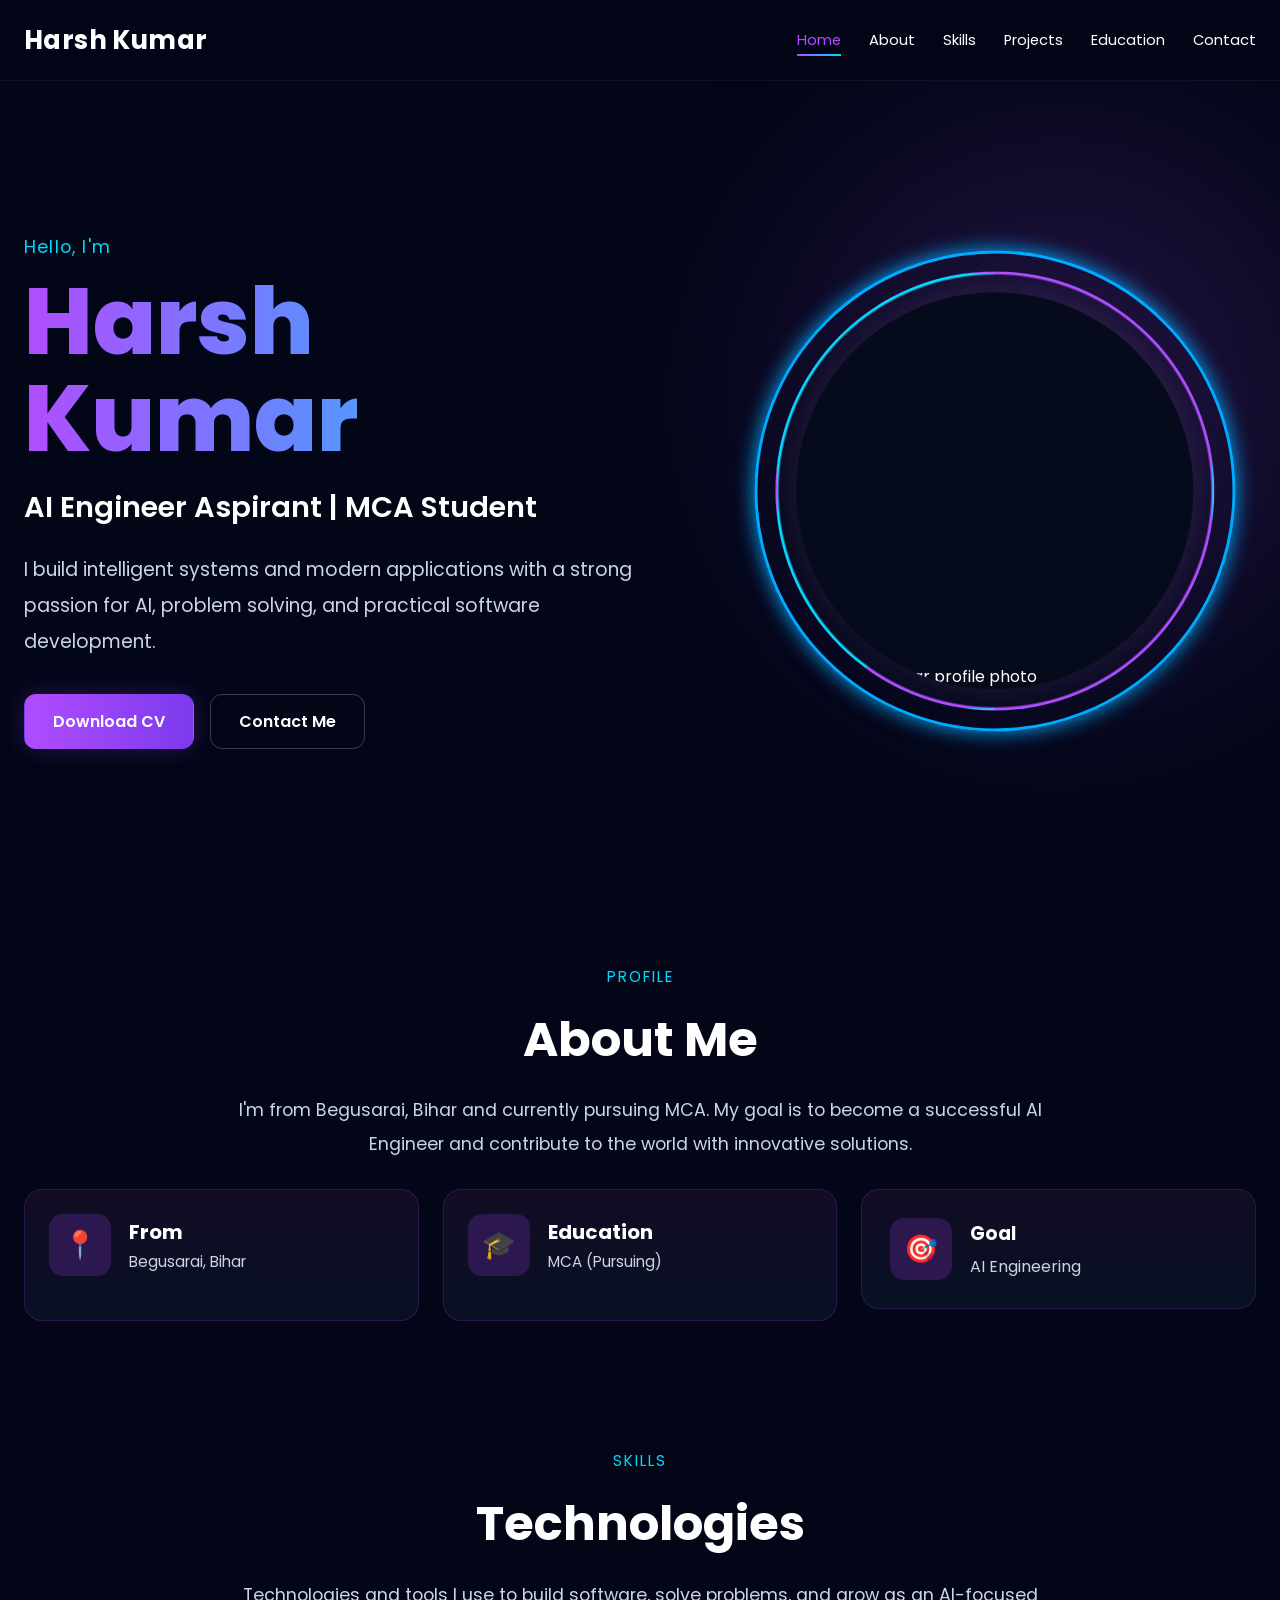
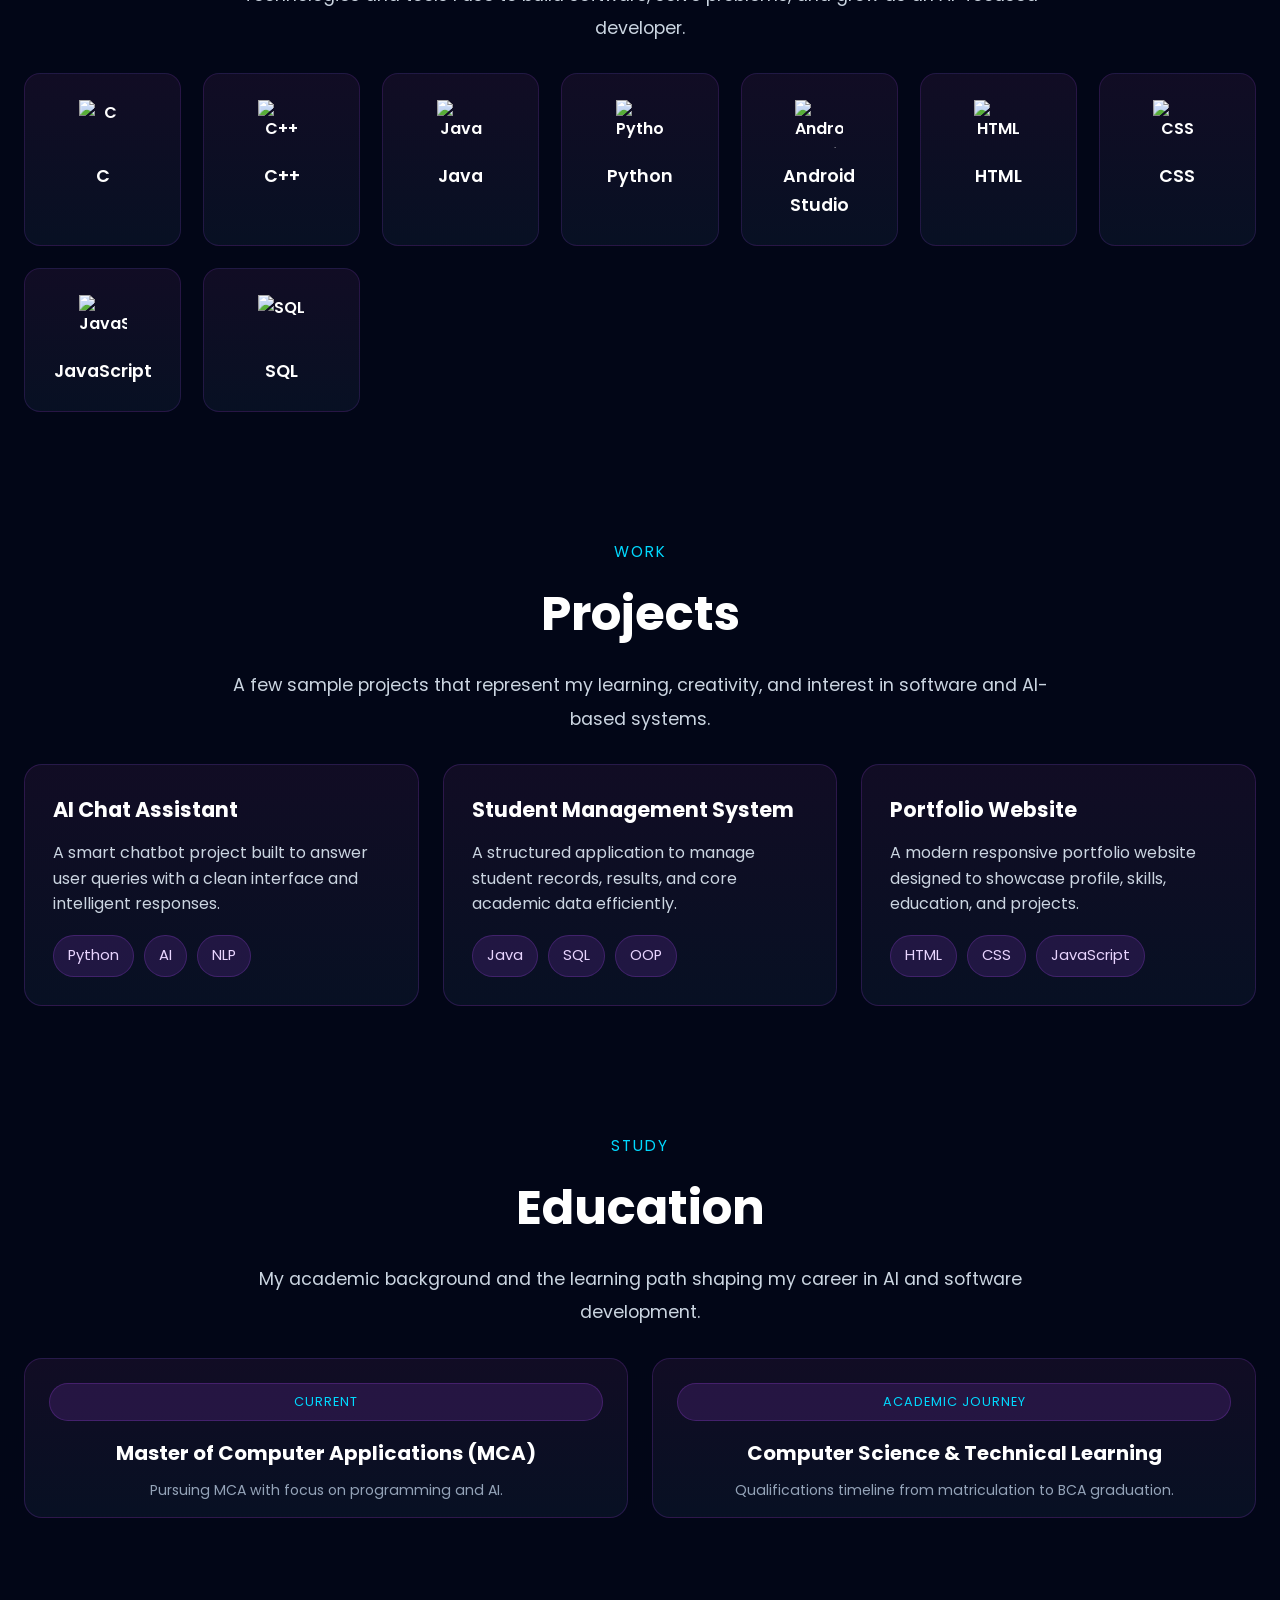
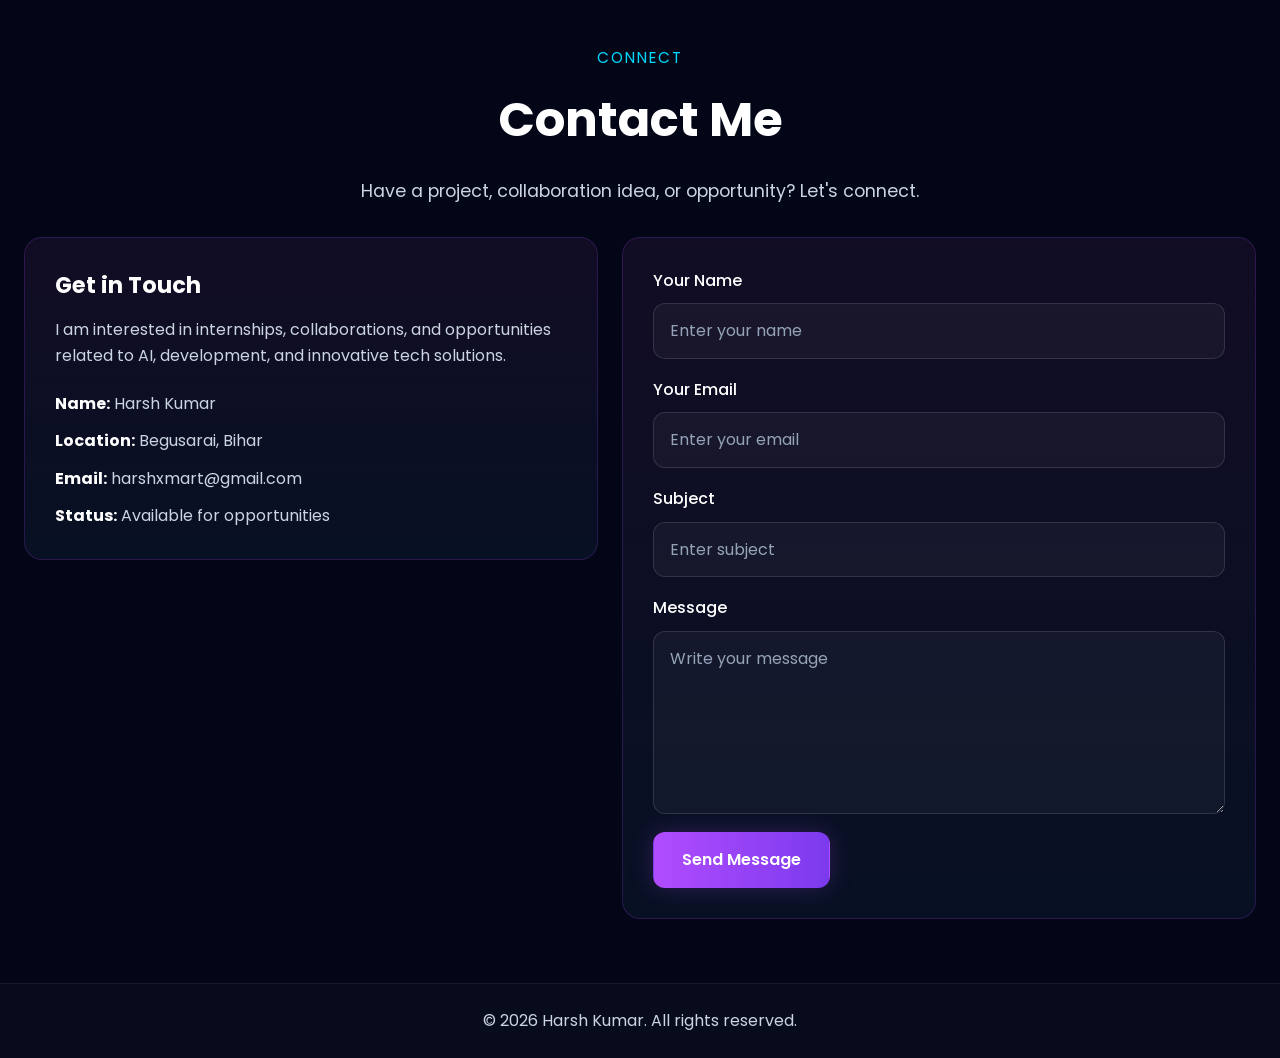
==== index.html @ e8a34b81 "new file name changed" ====
<!DOCTYPE html>
<html lang="en">
<head>
  <meta charset="UTF-8" />
  <meta name="viewport" content="width=device-width, initial-scale=1.0" />
  <title>Harsh Kumar | Portfolio</title>
  <meta
    name="description"
    content="Harsh Kumar - AI Engineer Aspirant | MCA Student | Portfolio"
  />
  <link rel="preconnect" href="https://fonts.googleapis.com" />
  <link rel="preconnect" href="https://fonts.gstatic.com" crossorigin />
  <link
    href="https://fonts.googleapis.com/css2?family=Poppins:wght@300;400;500;600;700;800&display=swap"
    rel="stylesheet"
  />
  <link rel="stylesheet" href="style.css" />
</head>
<body>
  <header class="site-header">
    <nav class="navbar" id="navbar">
      <a href="#hero" class="logo">Harsh Kumar</a>

      <button
        class="menu-toggle"
        id="menu-toggle"
        aria-label="Open navigation menu"
        aria-expanded="false"
        aria-controls="nav-links"
        type="button"
      >
        <span></span>
        <span></span>
        <span></span>
      </button>

      <ul class="nav-links" id="nav-links">
        <li><a href="#hero" class="nav-link active">Home</a></li>
        <li><a href="#about" class="nav-link">About</a></li>
        <li><a href="#skills" class="nav-link">Skills</a></li>
        <li><a href="#projects" class="nav-link">Projects</a></li>
        <li><a href="#education" class="nav-link">Education</a></li>
        <li><a href="#contact" class="nav-link">Contact</a></li>
      </ul>
    </nav>
  </header>

  <main>
    <section class="hero section" id="hero">
      <div class="hero-content">
        <div class="left">
          <p class="eyebrow">Hello, I'm</p>
          <h1>Harsh Kumar</h1>
          <h2>AI Engineer Aspirant | MCA Student</h2>
          <p class="hero-text">
            I build intelligent systems and modern applications with a strong
            passion for AI, problem solving, and practical software development.
          </p>

          <div class="btns">
            <a href="https://drive.google.com/file/d/1n2O5dLvAJYVjLqtPbHYZzl8ajIJzWtqR/view?usp=sharing" class="btn btn-primary" target="_blank">Download CV</a>
            <a href="#contact" class="btn btn-secondary">Contact Me</a>
          </div>
        </div>

        <div class="right">
          <div class="hud-wrapper">
            <div class="ring ring-1"></div>
            <div class="ring ring-2"></div>

            <div class="profile">
              <div class="hud-bg"></div>
              <img src="https://lh3.googleusercontent.com/d/1QfykkJL0aRY2wTc4YrCmAOqvhY24_yc9" alt="Harsh Kumar profile photo" />
            </div>
          </div>
        </div>
      </div>
    </section>

    <section class="about section" id="about">
      <div class="section-head">
        <p class="section-tag">Profile</p>
        <h2>About Me</h2>
        <p class="section-subtext">
          I'm from Begusarai, Bihar and currently pursuing MCA. My goal is to
          become a successful AI Engineer and contribute to the world with
          innovative solutions.
        </p>
      </div>

      <div class="about-cards">
        <article class="card card-hover-expand" id="about-card-from">
          <div class="card-header-row">
            <div class="icon">📍</div>
            <div class="card-title-group">
              <h3>From</h3>
              <p class="summary-text">Begusarai, Bihar</p>
            </div>
          </div>
          <div class="detailed-info">
            <div class="resume-header">
              <span class="resume-title">Address Details</span>
              <span class="resume-pill">Hometown</span>
            </div>
            <div class="address-body">
              <div class="address-row"><strong>Current Location:</strong> <span style="color:var(--secondary); font-weight: 700;">Greater Noida, UP</span></div>
              <div class="address-row"><strong>At+Post:</strong> <span>Mirzapur chand</span></div>
              <div class="address-row"><strong>City:</strong> <span>Begusarai</span></div>
              <div class="address-row"><strong>District:</strong> <span>Begusarai</span></div>
              <div class="address-row"><strong>police station:</strong> <span>Barauni</span></div>
              <div class="address-row"><strong>State:</strong> <span>Bihar</span></div>
              <div class="address-row"><strong>PIN Code:</strong> <span>851112</span></div>
              <div class="address-row"><strong>Country:</strong> <span>india</span></div>
            </div>
          </div>
        </article>

        <article class="card card-hover-expand" id="about-card-edu">
          <div class="card-header-row">
            <div class="icon">🎓</div>
            <div class="card-title-group">
              <h3>Education</h3>
              <p class="summary-text">MCA (Pursuing)</p>
            </div>
          </div>
          <div class="detailed-info">
            <div class="resume-education-format">
              <div class="resume-header">
                <span class="resume-title">Education</span>
                <span class="resume-pill">Resume Format</span>
              </div>
              <div class="resume-body">
                <div class="resume-item">
                  <div class="item-header">
                    <div class="item-title-group">
                      <span class="check-circle blue">➔</span>
                      <span class="item-name">MCA (Pursuing)</span>
                    </div>
                    <span class="item-value-pill">Pursuing</span>
                  </div>
                  <p class="item-sub1">Noida Institute of Engineering and Technology (NIET), Greater Noida</p>
                  <p class="item-sub2">2024–Present</p>
                </div>
                <div class="resume-item">
                  <div class="item-header">
                    <div class="item-title-group">
                      <span class="check-circle green">✓</span>
                      <span class="item-name">BCA (Graduation)</span>
                    </div>
                    <span class="item-value">74.13%</span>
                  </div>
                  <p class="item-sub1">Maulana Mazharul Haque Arabic and Persian University</p>
                  <p class="item-sub2">Bihar Board • 2024</p>
                </div>
                <div class="resume-item">
                  <div class="item-header">
                    <div class="item-title-group">
                      <span class="check-circle green">✓</span>
                      <span class="item-name">Intermediate (12th)</span>
                    </div>
                    <span class="item-value">60.4%</span>
                  </div>
                  <p class="item-sub1">RAJKIYAKRIT B S S (+2) INTER SCHOOL, HARPUR, BEGUSARAI</p>
                  <p class="item-sub2">Bihar Board • 2021</p>
                </div>
                <div class="resume-item">
                  <div class="item-header">
                    <div class="item-title-group">
                      <span class="check-circle green">✓</span>
                      <span class="item-name">High School (10th)</span>
                    </div>
                    <span class="item-value">71.4%</span>
                  </div>
                  <p class="item-sub1">S.P.S. High School Binodpur, Begusarai</p>
                  <p class="item-sub2">Bihar Board • 2019</p>
                </div>
              </div>
            </div>
          </div>
        </article>

        <article class="card">
          <div class="icon">🎯</div>
          <div class="card-content">
            <h3>Goal</h3>
            <p>AI Engineering</p>
          </div>
        </article>
      </div>
    </section>

    <section class="technologies section" id="skills">
      <div class="section-head">
        <p class="section-tag">Skills</p>
        <h2>Technologies</h2>
        <p class="section-subtext">
          Technologies and tools I use to build software, solve problems, and
          grow as an AI-focused developer.
        </p>
      </div>

      <div class="tech-container-wrapper" id="tech-container-wrapper">
        <div class="tech-grid">
          <article class="tech-box" data-lang="c">
            <img src="https://cdn.jsdelivr.net/gh/devicons/devicon/icons/c/c-original.svg" alt="C" class="tech-icon" />
            <span>C</span>
          </article>
          <article class="tech-box" data-lang="cpp">
            <img src="https://cdn.jsdelivr.net/gh/devicons/devicon/icons/cplusplus/cplusplus-original.svg" alt="C++" class="tech-icon" />
            <span>C++</span>
          </article>
          <article class="tech-box" data-lang="java">
            <img src="https://cdn.jsdelivr.net/gh/devicons/devicon/icons/java/java-original.svg" alt="Java" class="tech-icon" />
            <span>Java</span>
          </article>
          <article class="tech-box" data-lang="python">
            <img src="https://cdn.jsdelivr.net/gh/devicons/devicon/icons/python/python-original.svg" alt="Python" class="tech-icon" />
            <span>Python</span>
          </article>
          <article class="tech-box" data-lang="android">
            <img src="https://cdn.jsdelivr.net/gh/devicons/devicon/icons/android/android-original.svg" alt="Android Studio" class="tech-icon" />
            <span>Android Studio</span>
          </article>
          <article class="tech-box" data-lang="html">
            <img src="https://cdn.jsdelivr.net/gh/devicons/devicon/icons/html5/html5-original.svg" alt="HTML" class="tech-icon" />
            <span>HTML</span>
          </article>
          <article class="tech-box" data-lang="css">
            <img src="https://cdn.jsdelivr.net/gh/devicons/devicon/icons/css3/css3-original.svg" alt="CSS" class="tech-icon" />
            <span>CSS</span>
          </article>
          <article class="tech-box" data-lang="javascript">
            <img src="https://cdn.jsdelivr.net/gh/devicons/devicon/icons/javascript/javascript-original.svg" alt="JavaScript" class="tech-icon" />
            <span>JavaScript</span>
          </article>
          <article class="tech-box" data-lang="sql">
            <img src="https://cdn.jsdelivr.net/gh/devicons/devicon/icons/mysql/mysql-original.svg" alt="SQL" class="tech-icon" />
            <span>SQL</span>
          </article>
        </div>

        <div class="skills-editor-overlay" id="skills-editor-overlay">
          <div class="skills-editor-container">
            <div class="editor-header">
              <div class="editor-title-group">
                <img src="https://cdn.jsdelivr.net/gh/devicons/devicon/icons/c/c-original.svg" alt="Language Icon" id="editor-lang-icon" class="editor-lang-icon" />
                <span id="editor-lang-name">Language Playground</span>
              </div>
              <div class="editor-tabs">
                <button type="button" class="editor-tab active" id="tab-code-btn">Code Editor</button>
                <button type="button" class="editor-tab" id="tab-info-btn">Details Info</button>
              </div>
              <div class="editor-controls">
                <button type="button" class="btn-copy-code" id="btn-copy-code">
                  <span class="copy-icon">📋</span> <span class="copy-text">Copy</span>
                </button>
                <button type="button" class="btn-run-code" id="btn-run-code">
                  <span class="run-icon">▶</span> <span class="run-text">Run</span>
                </button>
              </div>
            </div>
            
            <div class="editor-body">
              <!-- Code Tab Content -->
              <div class="tab-content active" id="tab-content-code" style="display: flex; width: 100%;">
                <div class="line-numbers" id="editor-line-numbers">
                  <!-- Generated by JS -->
                </div>
                <textarea class="code-textarea" id="code-textarea" spellcheck="false" autocomplete="off"></textarea>
              </div>
              
              <!-- Info Tab Content -->
              <div class="tab-content" id="tab-content-info" style="display: none; width: 100%; overflow-y: auto; padding: 20px; text-align: left; line-height: 1.6;">
                <!-- Generated by JS -->
              </div>

              <!-- Output Console Tab Content (Replaces code content inside the editor body slot on Run) -->
              <div class="tab-content" id="tab-content-console" style="display: none; width: 100%; height: 100%; flex-direction: column; background: #020107; padding: 18px; box-sizing: border-box;">
                <div class="console-header" style="display: flex; justify-content: space-between; align-items: center; font-size: 0.72rem; color: var(--muted-2); margin-bottom: 6px; text-transform: uppercase; letter-spacing: 1px; border-bottom: 1px dashed rgba(255, 255, 255, 0.05); padding-bottom: 4px;">
                  <span>Console Output</span>
                  <span class="console-clear" id="console-clear-btn" style="cursor: pointer;">Clear</span>
                </div>
                <div class="console-body" id="console-body" style="flex: 1; overflow-y: auto; font-family: 'Courier New', Courier, monospace; font-size: 0.88rem; color: #4af626; line-height: 1.4; white-space: pre-wrap; text-align: left;">
                  Click "Run" to see the output of your code...
                </div>
              </div>
            </div>
          </div>
        </div>
      </div>
    </section>

    <section class="projects section" id="projects">
      <div class="section-head">
        <p class="section-tag">Work</p>
        <h2>Projects</h2>
        <p class="section-subtext">
          A few sample projects that represent my learning, creativity, and
          interest in software and AI-based systems.
        </p>
      </div>

      <div class="project-grid">
        <article class="project-card project-card--in-process" data-project="ai-chat">
          <div class="project-overlay">In Process</div>
          <h3>AI Chat Assistant</h3>
          <p>
            A smart chatbot project built to answer user queries with a clean
            interface and intelligent responses.
          </p>
          <div class="project-tags">
            <span>Python</span>
            <span>AI</span>
            <span>NLP</span>
          </div>
        </article>

        <article class="project-card project-card--complete" data-project="student-mgmt">
          <div class="project-overlay">Complete</div>
          <h3>Student Management System</h3>
          <p>
            A structured application to manage student records, results, and
            core academic data efficiently.
          </p>
          <div class="project-tags">
            <span>Java</span>
            <span>SQL</span>
            <span>OOP</span>
          </div>
        </article>

        <article class="project-card project-card--complete" data-project="portfolio-web">
          <div class="project-overlay">Complete</div>
          <h3>Portfolio Website</h3>
          <p>
            A modern responsive portfolio website designed to showcase profile,
            skills, education, and projects.
          </p>
          <div class="project-tags">
            <span>HTML</span>
            <span>CSS</span>
            <span>JavaScript</span>
          </div>
        </article>
      </div>

      <!-- Project Detail Viewer (shows details below the 3 projects) -->
      <div class="project-detail-viewer" id="project-detail-viewer">
        <div class="viewer-content">
          <div class="viewer-header">
            <h3 id="viewer-project-title">Project Gallery</h3>
            <span class="viewer-subtitle">Showing up to 6 screenshots</span>
          </div>
          
          <div class="viewer-gallery" id="viewer-gallery">
            <!-- Project screenshots loaded dynamically -->
          </div>

          <div class="viewer-bottom">
            <div class="viewer-bottom-grid">
              <div class="viewer-feedback-box">
                <h4>Share feedback for this project</h4>
                <p>Type your feedback. Focusing out of this box will automatically copy the feedback to the main Contact form and scroll down to submit it.</p>
                <textarea id="project-feedback" placeholder="Enter your feedback here..."></textarea>
                <button type="button" class="btn btn-secondary" id="btn-submit-project-feedback">Go to Contact</button>
              </div>
              
              <div class="viewer-github-card">
                <div class="github-card-content">
                  <div class="github-text">
                    <h4>GitHub Profile</h4>
                    <p>Check out my GitHub for more projects and contributions.</p>
                    <a href="https://github.com/HarshMyLife" target="_blank" class="github-link">github.com/HarshMyLife</a>
                  </div>
                  <div class="github-logo-area">
                    <svg viewBox="0 0 24 24" class="github-octo-icon">
                      <path fill="currentColor" d="M12 2A10 10 0 0 0 2 12c0 4.42 2.87 8.17 6.84 9.5.5.08.66-.23.66-.5v-1.69c-2.77.6-3.36-1.34-3.36-1.34-.46-1.16-1.11-1.47-1.11-1.47-.9-.62.07-.6.07-.6 1 .07 1.53 1.03 1.53 1.03.9 1.52 2.34 1.07 2.91.83.09-.65.35-1.09.63-1.34-2.22-.25-4.55-1.11-4.55-4.92 0-1.11.38-2 1.03-2.71-.1-.25-.45-1.29.1-2.64 0 0 .84-.27 2.75 1.02.79-.22 1.65-.33 2.5-.33.85 0 1.71.11 2.5.33 1.91-1.29 2.75-1.02 2.75-1.02.55 1.35.2 2.39.1 2.64.65.71 1.03 1.6 1.03 2.71 0 3.82-2.34 4.66-4.57 4.91.36.31.69.92.69 1.85V21c0 .27.16.59.67.5C19.14 20.16 22 16.42 22 12A10 10 0 0 0 12 2z"/>
                    </svg>
                  </div>
                </div>
                <a href="https://github.com/HarshMyLife" target="_blank" class="btn btn-github">Visit GitHub</a>
              </div>
            </div>
          </div>
        </div>
      </div>
    </section>

    <section class="education section" id="education">
      <div class="section-head">
        <p class="section-tag">Study</p>
        <h2>Education</h2>
        <p class="section-subtext">
          My academic background and the learning path shaping my career in AI
          and software development.
        </p>
      </div>

      <div class="education-timeline">
        <article class="edu-card edu-card-expandable" id="edu-card-current">
          <span class="edu-year">Current</span>
          <h3>Master of Computer Applications (MCA)</h3>
          <p class="edu-description-short">Pursuing MCA with focus on programming and AI.</p>
          <div class="card-expanded-details">
            <p class="edu-description-full">
              Pursuing MCA with focus on programming, software development, and AI-oriented learning.
            </p>
            <div class="details-section">
              <div class="details-row"><strong>Institute:</strong> <span>Noida Institute of Engineering and Technology (NIET), Greater Noida</span></div>
              <div class="details-row"><strong>Status:</strong> <span>Pursuing (1st Year)</span></div>
              <div class="details-row"><strong>Affiliation:</strong> <span>Dr. A.P.J. Abdul Kalam Technical University (AKTU)</span></div>
              <div class="details-row"><strong>Key Focus:</strong> <span>Data Structures, Algorithms, Web Technologies, Artificial Intelligence</span></div>
            </div>
          </div>
        </article>

        <article class="edu-card edu-card-expandable" id="edu-card-journey">
          <span class="edu-year">Academic Journey</span>
          <h3>Computer Science & Technical Learning</h3>
          <p class="edu-description-short">Qualifications timeline from matriculation to BCA graduation.</p>
          
          <div class="card-expanded-details">
            <p class="edu-description-full">
              After building a strong foundation in coding, logic building, web technologies, and application development, I am currently advancing my skills in the field of Artificial Intelligence (AI) and Machine Learning.
            </p>
            <div class="academic-journey-details">
              <div class="journey-item">
                <div class="journey-meta">
                  <span class="journey-tag completed">BCA</span>
                  <span class="journey-date">2021 - 2024</span>
                </div>
                <h4>Maulana Mazharul Haque Arabic and Persian University</h4>
                <p class="journey-desc">Bachelor of Computer Applications | Percentage: 74.13%</p>
              </div>

              <div class="journey-item">
                <div class="journey-meta">
                  <span class="journey-tag completed">12th</span>
                  <span class="journey-date">2019 - 2021</span>
                </div>
                <h4>RAJKIYAKRIT B S S (+2) INTER SCHOOL, HARPUR, BEGUSARAI</h4>
                <p class="journey-desc">Bihar Board | Intermediate Science | Percentage: 60.4%</p>
              </div>

              <div class="journey-item">
                <div class="journey-meta">
                  <span class="journey-tag completed">10th</span>
                  <span class="journey-date">2018 - 2019</span>
                </div>
                <h4>S.P.S. High School Binodpur, Begusarai</h4>
                <p class="journey-desc">Bihar Board | Matriculation | Percentage: 71.4%</p>
              </div>
            </div>
          </div>
        </article>
      </div>
    </section>

    <section class="contact section" id="contact">
      <div class="section-head">
        <p class="section-tag">Connect</p>
        <h2>Contact Me</h2>
        <p class="section-subtext">
          Have a project, collaboration idea, or opportunity? Let's connect.
        </p>
      </div>

      <div class="contact-wrapper">
        <div class="contact-info">
          <h3>Get in Touch</h3>
          <p>
            I am interested in internships, collaborations, and opportunities
            related to AI, development, and innovative tech solutions.
          </p>

          <div class="contact-list">
            <p><strong>Name:</strong> Harsh Kumar</p>
            <p><strong>Location:</strong> Begusarai, Bihar</p>
            <p><strong>Email:</strong> harshxmart@gmail.com</p>
            <p><strong>Status:</strong> Available for opportunities</p>
          </div>
        </div>

        <form class="contact-form">
          <div class="form-group">
            <label for="name">Your Name</label>
            <input type="text" id="name" name="name" placeholder="Enter your name" />
          </div>

          <div class="form-group">
            <label for="email">Your Email</label>
            <input type="email" id="email" name="email" placeholder="Enter your email" />
          </div>

          <div class="form-group">
            <label for="subject">Subject</label>
            <input type="text" id="subject" name="subject" placeholder="Enter subject" />
          </div>

          <div class="form-group">
            <label for="message">Message</label>
            <textarea
              id="message"
              name="message"
              rows="6"
              placeholder="Write your message"
            ></textarea>
          </div>

          <button type="submit" class="btn btn-primary">Send Message</button>
        </form>
      </div>
    </section>
  </main>

  <footer class="footer">
    <p>© 2026 Harsh Kumar. All rights reserved.</p>
  </footer>

  <button class="scroll-top" id="scroll-top" aria-label="Scroll to top" type="button">
    ↑
  </button>

  <script src="script.js"></script>
</body>
</html>
---- style.css ----
* {
    margin: 0;
    padding: 0;
    box-sizing: border-box;
}

html {
    scroll-behavior: smooth;
}

:root {
    --bg: #020617;
    --bg-soft: #081124;
    --card: #120d25;
    --card-2: #111827;
    --text: #ffffff;
    --muted: #cbd5e1;
    --muted-2: #94a3b8;
    --primary: #b14cff;
    --secondary: #00d9ff;
    --border: rgba(177, 76, 255, 0.18);
    --shadow: 0 0 25px rgba(177, 76, 255, 0.22);
    --shadow-blue: 0 0 25px rgba(0, 217, 255, 0.25);
    --container: 1440px;
    --nav-h: 80px;
}

body {
    background: var(--bg);
    color: var(--text);
    font-family: "Poppins", sans-serif;
    overflow-x: hidden;
    line-height: 1.6;
}

img {
    max-width: 100%;
    display: block;
}

a {
    color: inherit;
    text-decoration: none;
}

button,
input,
textarea {
    font: inherit;
}

section {
    scroll-margin-top: 100px;
}

.site-header {
    position: sticky;
    top: 0;
    z-index: 1000;
    backdrop-filter: blur(14px);
    background: rgba(2, 6, 23, 0.78);
    border-bottom: 1px solid rgba(255, 255, 255, 0.05);
}

.navbar {
    max-width: var(--container);
    min-height: var(--nav-h);
    margin: 0 auto;
    padding: 0 24px;
    display: flex;
    align-items: center;
    justify-content: space-between;
    gap: 20px;
}

.logo {
    font-size: clamp(1.2rem, 2vw, 2rem);
    font-weight: 700;
    letter-spacing: 0.4px;
    white-space: nowrap;
}

.nav-links {
    display: flex;
    align-items: center;
    gap: 28px;
    list-style: none;
}

.nav-link {
    color: var(--text);
    font-size: clamp(0.92rem, 1vw, 1rem);
    position: relative;
    transition: color 0.3s ease;
}

.nav-link:hover,
.nav-link.active {
    color: var(--primary);
}

.nav-link::after {
    content: "";
    position: absolute;
    left: 0;
    bottom: -6px;
    width: 0;
    height: 2px;
    background: linear-gradient(90deg, var(--primary), var(--secondary));
    transition: width 0.3s ease;
}

.nav-link:hover::after,
.nav-link.active::after {
    width: 100%;
}

.menu-toggle {
    display: none;
    width: 46px;
    height: 46px;
    border: 1px solid rgba(255, 255, 255, 0.1);
    background: transparent;
    border-radius: 10px;
    cursor: pointer;
    align-items: center;
    justify-content: center;
    flex-direction: column;
    gap: 5px;
}

.menu-toggle span {
    width: 22px;
    height: 2px;
    background: white;
    border-radius: 10px;
    transition: 0.3s ease;
}

.menu-toggle.active span:nth-child(1) {
    transform: translateY(7px) rotate(45deg);
}

.menu-toggle.active span:nth-child(2) {
    opacity: 0;
}

.menu-toggle.active span:nth-child(3) {
    transform: translateY(-7px) rotate(-45deg);
}

.section {
    width: min(100%, var(--container));
    margin: 0 auto;
    padding: clamp(40px, 5vw, 65px) 24px; /* Reduced vertical spacing */
}

.section-head {
    text-align: center;
    max-width: 850px;
    margin: 0 auto 28px; /* Tighter layout margin */
}

.section-tag {
    color: var(--secondary);
    font-size: clamp(0.95rem, 1.2vw, 1rem);
    text-transform: uppercase;
    letter-spacing: 2px;
    margin-bottom: 12px;
}

.section-head h2 {
    font-size: clamp(2rem, 5vw, 3rem);
    margin-bottom: 16px;
}

.section-subtext {
    color: var(--muted);
    font-size: clamp(1rem, 2vw, 1.1rem);
    line-height: 1.9;
}

.hero {
    min-height: calc(100vh - var(--nav-h));
    display: flex;
    align-items: center;
    position: relative;
    overflow: hidden;
}

.hero::before {
    content: "";
    position: absolute;
    right: -14%;
    top: -10%;
    width: min(70vw, 800px);
    height: min(70vw, 800px);
    background: radial-gradient(circle, rgba(177, 76, 255, 0.22), transparent 70%);
    filter: blur(70px);
    z-index: -1;
}

.hero-content {
    width: 100%;
    display: grid;
    grid-template-columns: 1.1fr 0.9fr;
    align-items: center;
    gap: clamp(30px, 6vw, 70px);
}

.left {
    min-width: 0;
}

.eyebrow {
    color: var(--secondary);
    font-size: clamp(1rem, 2vw, 1.1rem);
    margin-bottom: 12px;
    letter-spacing: 1.2px;
}

.left h1 {
    font-size: clamp(2.5rem, 8vw, 5.8rem);
    line-height: 1.05;
    font-weight: 800;
    margin-bottom: 16px;
    background: linear-gradient(90deg, var(--primary), var(--secondary));
    -webkit-background-clip: text;
    -webkit-text-fill-color: transparent;
}

.left h2 {
    font-size: clamp(1.1rem, 3vw, 1.8rem);
    margin-bottom: 22px;
    font-weight: 600;
}

.hero-text {
    max-width: 640px;
    color: var(--muted);
    font-size: clamp(1rem, 2.2vw, 1.18rem);
    line-height: 1.9;
}

.btns {
    margin-top: 34px;
    display: flex;
    flex-wrap: wrap;
    gap: 16px;
}

.btn {
    display: inline-flex;
    align-items: center;
    justify-content: center;
    min-height: 52px;
    padding: 14px 28px;
    border-radius: 12px;
    border: 1px solid transparent;
    transition: transform 0.3s ease, box-shadow 0.3s ease, background 0.3s ease, border-color 0.3s ease;
    font-weight: 600;
}

.btn:hover {
    transform: translateY(-3px);
}

.btn-primary {
    color: white;
    background: linear-gradient(90deg, var(--primary), #7c3aed);
    box-shadow: var(--shadow);
}

.btn-primary:hover {
    box-shadow: 0 0 30px rgba(177, 76, 255, 0.45);
}

.btn-secondary {
    color: white;
    background: transparent;
    border-color: rgba(255, 255, 255, 0.22);
}

.btn-secondary:hover {
    border-color: var(--secondary);
    box-shadow: var(--shadow-blue);
}

.right {
    display: flex;
    justify-content: center;
    align-items: center;
    min-width: 0;
}

/* ===== Profile HUD (matches target screenshot: bigger photo, circuit bg visible around) ===== */
.hud-wrapper {
    position: relative;
    width: clamp(260px, 42vw, 540px);
    aspect-ratio: 1 / 1;
}

.ring {
    position: absolute;
    top: 50%;
    left: 50%;
    border-radius: 50%;
    transform: translate(-50%, -50%);
}

.ring-1 {
    width: 92%;
    height: 92%;
    border: 3px solid #00aaff;
    box-shadow: 0 0 20px #00aaff;
    animation: rotate 25s linear infinite;
}

.ring-2 {
    width: 84%;
    height: 84%;
    border: 2px dashed transparent;
    background: conic-gradient(#b14cff 0deg 216deg, #00d9ff 216deg 360deg);
    -webkit-mask: radial-gradient(farthest-side, transparent calc(100% - 4px), #fff calc(100% - 2px));
    mask: radial-gradient(farthest-side, transparent calc(100% - 4px), #fff calc(100% - 2px));
    box-shadow:
        0 0 10px #b14cff, 0 0 20px #b14cff, 0 0 35px #b14cff,
        0 0 10px #00d9ff, 0 0 20px #00d9ff, 0 0 35px #00d9ff;
    animation: halfRotate 20s ease-in-out infinite alternate;
}

.profile {
    position: absolute;
    top: 50%;
    left: 50%;
    width: 76%;
    height: 76%;
    transform: translate(-50%, -50%);
    border-radius: 50%;
    overflow: hidden;
    background: #050b1a;
    box-shadow: 0 0 35px rgba(255, 255, 255, 0.08);
}

.hud-bg {
    position: absolute;
    inset: 0;
    background: url("https://lh3.googleusercontent.com/d/1GKhkleFY4Y_Scl_t6HMHaHImezhFYrpw") center center / cover no-repeat;
    z-index: 1;
}

.profile img {
    position: absolute;
    left: 50%;
    bottom: 0;
    width: 92%;
    height: auto;
    max-height: 100%;
    transform: translateX(-50%);
    object-fit: contain;
    object-position: bottom center;
    z-index: 2;
}

.about-cards,
.project-grid,
.education-timeline,
.contact-wrapper {
    display: grid;
    gap: 24px;
}

.about-cards {
    grid-template-columns: repeat(3, 1fr);
}

.card,
.project-card,
.edu-card,
.contact-info,
.contact-form {
    background: linear-gradient(180deg, rgba(18, 13, 37, 0.95), rgba(8, 17, 36, 0.95));
    border: 1px solid var(--border);
    border-radius: 18px;
    transition: transform 0.35s ease, box-shadow 0.35s ease, border-color 0.35s ease;
}

.card:hover,
.project-card:hover,
.edu-card:hover,
.contact-info:hover,
.contact-form:hover,
.tech-box:hover {
    transform: translateY(-8px);
}

.card {
    padding: 28px;
    display: flex;
    align-items: center;
    gap: 18px;
}

.card:hover,
.project-card:hover,
.edu-card:hover {
    border-color: var(--primary);
    box-shadow: var(--shadow);
}

.icon {
    width: 62px;
    min-width: 62px;
    height: 62px;
    display: flex;
    align-items: center;
    justify-content: center;
    border-radius: 14px;
    background: #2d174f;
    font-size: 1.7rem;
}

.card-content h3 {
    margin-bottom: 6px;
    font-size: 1.15rem;
}

.card-content p {
    color: var(--muted);
}

.tech-grid {
    display: grid;
    grid-template-columns: repeat(auto-fit, minmax(140px, 1fr));
    gap: 22px;
}

.tech-box {
    padding: 26px 18px;
    border-radius: 16px;
    background: linear-gradient(180deg, rgba(18, 13, 37, 0.95), rgba(8, 17, 36, 0.95));
    border: 1px solid rgba(177, 76, 255, 0.15);
    transition: 0.35s ease;
    text-align: center;
    font-weight: 600;
    display: flex;
    flex-direction: column;
    align-items: center;
    gap: 14px;
}

.tech-box:hover {
    border-color: var(--secondary);
    box-shadow: var(--shadow-blue);
}

.tech-icon {
    width: 48px;
    height: 48px;
    object-fit: contain;
}

.tech-box span {
    font-size: clamp(1rem, 1.8vw, 1.1rem);
}

.project-grid {
    grid-template-columns: repeat(3, 1fr);
}

.project-card {
    padding: 28px;
    position: relative;
    overflow: hidden;
}

.project-card h3 {
    font-size: 1.3rem;
    margin-bottom: 14px;
}

.project-card p {
    color: var(--muted);
    margin-bottom: 18px;
}

.project-tags {
    display: flex;
    flex-wrap: wrap;
    gap: 10px;
}

.project-tags span,
.edu-year {
    display: inline-flex;
    align-items: center;
    justify-content: center;
    padding: 8px 14px;
    border-radius: 999px;
    background: rgba(177, 76, 255, 0.14);
    border: 1px solid rgba(177, 76, 255, 0.22);
    color: #e9d5ff;
    font-size: 0.92rem;
}

/* Project hover overlay: shows status text over a translucent backdrop */
.project-overlay {
    position: absolute;
    inset: 0;
    display: flex;
    align-items: center;
    justify-content: center;
    font-size: 1.5rem;
    font-weight: 700;
    letter-spacing: 1px;
    color: #ffffff;
    background: rgba(8, 5, 20, 0.55);
    backdrop-filter: blur(4px);
    opacity: 0;
    transform: translateY(8px);
    transition: opacity 0.3s ease, transform 0.3s ease;
    pointer-events: none;
    z-index: 2;
    border-radius: 18px;
}

.project-card:hover .project-overlay {
    opacity: 1;
    transform: translateY(0);
}

.project-card--complete .project-overlay {
    background: rgba(16, 60, 30, 0.45);
    color: #baffd2;
}

.project-card--in-process .project-overlay {
    background: rgba(80, 40, 10, 0.45);
    color: #ffd9a0;
}

.education-timeline {
    grid-template-columns: repeat(2, 1fr);
}

.edu-card {
    padding: 28px;
}

.edu-card h3 {
    margin: 16px 0 12px;
    font-size: 1.25rem;
}

.edu-card p {
    color: var(--muted);
}

.contact-wrapper {
    grid-template-columns: 0.95fr 1.05fr;
    align-items: start;
}

.contact-info,
.contact-form {
    padding: 30px;
}

.contact-info h3 {
    font-size: 1.4rem;
    margin-bottom: 14px;
}

.contact-info p {
    color: var(--muted);
}

.contact-list {
    margin-top: 22px;
    display: grid;
    gap: 12px;
}

.contact-list strong {
    color: white;
}

.form-group {
    display: grid;
    gap: 10px;
    margin-bottom: 18px;
}

.form-group label {
    font-weight: 500;
}

.form-group input,
.form-group textarea {
    width: 100%;
    border: 1px solid rgba(255, 255, 255, 0.12);
    outline: none;
    background: rgba(255, 255, 255, 0.04);
    color: white;
    padding: 14px 16px;
    border-radius: 12px;
    transition: border-color 0.3s ease, box-shadow 0.3s ease;
}

.form-group input::placeholder,
.form-group textarea::placeholder {
    color: var(--muted-2);
}

.form-group input:focus,
.form-group textarea:focus {
    border-color: var(--secondary);
    box-shadow: 0 0 0 4px rgba(0, 217, 255, 0.08);
}

.footer {
    padding: 24px;
    text-align: center;
    border-top: 1px solid rgba(255, 255, 255, 0.06);
    color: var(--muted);
    background: rgba(255, 255, 255, 0.02);
}

.scroll-top {
    position: fixed;
    right: 18px;
    bottom: 18px;
    width: 48px;
    height: 48px;
    border: none;
    border-radius: 50%;
    background: linear-gradient(135deg, var(--primary), var(--secondary));
    color: white;
    cursor: pointer;
    box-shadow: 0 10px 30px rgba(0, 0, 0, 0.25);
    opacity: 0;
    visibility: hidden;
    transform: translateY(12px);
    transition: 0.3s ease;
    z-index: 999;
    font-size: 1.1rem;
    font-weight: 700;
}

.scroll-top.show {
    opacity: 1;
    visibility: visible;
    transform: translateY(0);
}

@keyframes rotate {
    from {
        transform: translate(-50%, -50%) rotate(0deg);
    }
    to {
        transform: translate(-50%, -50%) rotate(360deg);
    }
}

@keyframes halfRotate {
    from {
        transform: translate(-50%, -50%) rotate(0deg);
    }
    to {
        transform: translate(-50%, -50%) rotate(180deg);
    }
}

/* 1440px */
@media (min-width: 1440px) {
    .navbar,
    .section {
        padding-left: 40px;
        padding-right: 40px;
    }
}

/* 1024px */
@media (max-width: 1024px) {
    .hero-content {
        grid-template-columns: 1fr;
        text-align: center;
    }

    .left {
        order: 2;
    }

    .right {
        order: 1;
    }

    .hero-text {
        margin: 0 auto;
    }

    .btns {
        justify-content: center;
    }

    .about-cards {
        grid-template-columns: repeat(2, 1fr);
    }

    .project-grid {
        grid-template-columns: repeat(2, 1fr);
    }

    .contact-wrapper {
        grid-template-columns: 1fr;
    }
}

/* 768px */
@media (max-width: 768px) {
    .navbar {
        padding: 0 18px;
    }

    .menu-toggle {
        display: inline-flex;
    }

    .nav-links {
        position: absolute;
        top: calc(100% + 1px);
        left: 0;
        width: 100%;
        background: rgba(2, 6, 23, 0.98);
        backdrop-filter: blur(16px);
        border-bottom: 1px solid rgba(255, 255, 255, 0.06);
        flex-direction: column;
        align-items: flex-start;
        gap: 0;
        padding: 12px 18px 18px;
        max-height: 0;
        overflow: hidden;
        transition: max-height 0.35s ease;
    }

    .nav-links.open {
        max-height: 420px;
    }

    .nav-links li {
        width: 100%;
    }

    .nav-links a {
        display: block;
        width: 100%;
        padding: 14px 0;
    }

    .section {
        padding-left: 18px;
        padding-right: 18px;
    }

    .about-cards,
    .project-grid,
    .education-timeline {
        grid-template-columns: 1fr;
    }

    .card {
        align-items: flex-start;
    }
}

/* 480px */
@media (max-width: 480px) {
    :root {
        --nav-h: 74px;
    }

    .btns {
        flex-direction: column;
    }

    .btn {
        width: 100%;
    }

    .hud-wrapper {
        width: min(88vw, 340px);
    }

    .card,
    .project-card,
    .edu-card,
    .contact-info,
    .contact-form,
    .tech-box {
        padding: 22px;
    }

    .icon {
        width: 54px;
        min-width: 54px;
        height: 54px;
        font-size: 1.45rem;
    }
}

/* 320px */
@media (max-width: 320px) {
    .logo {
        font-size: 1rem;
    }

    .menu-toggle {
        width: 42px;
        height: 42px;
    }

    .section-head {
        margin-bottom: 34px;
    }

    .hud-wrapper {
        width: 92vw;
    }

    .project-tags {
        gap: 8px;
    }

    .project-tags span,
    .edu-year {
        font-size: 0.82rem;
        padding: 7px 11px;
    }
}

/* ==========================================================================
   New Interactive Features Styles (Glassmorphism & Interactive UI)
   ========================================================================== */

/* ==========================================================================
   New Interactive Features Styles (Glassmorphism & Interactive UI)
   ========================================================================== */

/* 1. About Me Card Expansion on Hover */
.card-hover-expand {
    transition: all 0.4s cubic-bezier(0.175, 0.885, 0.32, 1.275);
    position: relative;
    cursor: pointer;
    display: flex !important;
    flex-direction: column !important;
    align-items: flex-start !important;
    padding: 24px !important;
}

.card-header-row {
    display: flex;
    align-items: center;
    gap: 18px;
    width: 100%;
}

.card-title-group {
    display: flex;
    flex-direction: column;
    text-align: left;
}

.card-title-group h3 {
    font-size: 1.25rem;
    margin-bottom: 2px;
    color: white;
}

.card-title-group .summary-text {
    font-size: 0.95rem;
    color: var(--muted);
}

.card-hover-expand .detailed-info {
    max-height: 0;
    opacity: 0;
    overflow: hidden;
    transition: max-height 0.4s ease, opacity 0.3s ease, margin-top 0.3s ease;
    font-size: 0.9rem;
    color: var(--muted);
    text-align: left;
    background: rgba(2, 6, 23, 0.45);
    backdrop-filter: blur(8px);
    border-radius: 12px;
    padding: 0;
    border: 1px solid transparent;
    margin-top: 0;
    width: 100%; /* Spans complete width of the card */
}

.card-hover-expand:hover {
    transform: translateY(-10px) scale(1.05);
    min-height: 380px;
    background: linear-gradient(180deg, rgba(30, 20, 55, 0.98), rgba(10, 20, 45, 0.98));
    border-color: var(--secondary);
    box-shadow: var(--shadow-blue);
    z-index: 10;
}

.card-hover-expand:hover .summary-text {
    display: none;
}

.card-hover-expand:hover .detailed-info {
    max-height: 520px;
    opacity: 1;
    padding: 18px;
    margin-top: 14px;
    border-color: rgba(0, 217, 255, 0.15);
}

#about-card-edu:hover {
    min-width: 380px;
}

/* Resume Format Styling (Image 3) */
.resume-header {
    display: flex;
    justify-content: space-between;
    align-items: center;
    border-bottom: 1px solid rgba(255, 255, 255, 0.08);
    padding-bottom: 8px;
    margin-bottom: 12px;
}

.resume-title {
    font-weight: 700;
    font-size: 0.95rem;
    color: white;
}

.resume-pill {
    font-size: 0.72rem;
    padding: 3px 8px;
    border-radius: 99px;
    background: rgba(0, 217, 255, 0.12);
    color: var(--secondary);
    border: 1px solid rgba(0, 217, 255, 0.2);
    font-weight: 600;
}

/* Address details body styling */
.address-body {
    display: flex;
    flex-direction: column;
    gap: 8px;
}

.address-row {
    display: flex;
    justify-content: space-between;
    font-size: 0.85rem;
    border-bottom: 1px dashed rgba(255, 255, 255, 0.04);
    padding-bottom: 4px;
}

.address-row strong {
    color: var(--muted-2);
    font-weight: 500;
}

.address-row span {
    color: white;
    font-weight: 600;
}

/* Resume timeline layout inside Education hover */
.resume-body {
    display: flex;
    flex-direction: column;
    gap: 14px;
}

.resume-item {
    border-bottom: 1px solid rgba(255, 255, 255, 0.04);
    padding-bottom: 8px;
}

.resume-item:last-child {
    border-bottom: none;
    padding-bottom: 0;
}

.item-header {
    display: flex;
    justify-content: space-between;
    align-items: center;
    margin-bottom: 4px;
}

.item-title-group {
    display: flex;
    align-items: center;
    gap: 8px;
}

.check-circle {
    width: 16px;
    height: 16px;
    border-radius: 50%;
    display: inline-flex;
    align-items: center;
    justify-content: center;
    font-size: 0.65rem;
    font-weight: 700;
}

.check-circle.green {
    background: rgba(34, 197, 94, 0.15);
    color: #22c55e;
    border: 1px solid rgba(34, 197, 94, 0.3);
}

.check-circle.blue {
    background: rgba(59, 130, 246, 0.15);
    color: #3b82f6;
    border: 1px solid rgba(59, 130, 246, 0.3);
}

.item-name {
    font-weight: 600;
    font-size: 0.88rem;
    color: white;
}

.item-value {
    font-weight: 700;
    font-size: 0.85rem;
    color: white;
}

.item-value-pill {
    font-size: 0.68rem;
    padding: 2px 7px;
    border-radius: 6px;
    background: rgba(59, 130, 246, 0.15);
    color: #3b82f6;
    border: 1px solid rgba(59, 130, 246, 0.3);
    font-weight: 600;
}

.item-sub1 {
    font-size: 0.76rem;
    color: var(--muted);
    line-height: 1.3;
    margin-left: 24px;
    margin-bottom: 2px;
}

.item-sub2 {
    font-size: 0.72rem;
    color: var(--muted-2);
    margin-left: 24px;
}

.about-cards {
    align-items: start;
}

@media (max-width: 768px) {
    .card-hover-expand:hover {
        transform: translateY(-5px) scale(1.02);
        min-height: auto;
    }
}

/* 2. Skills Playground Code Editor Overlay */
.tech-container-wrapper {
    position: relative;
    width: 100%;
}

.skills-editor-overlay {
    position: absolute;
    inset: -15px;
    background: rgba(2, 6, 23, 0.72);
    backdrop-filter: blur(14px);
    -webkit-backdrop-filter: blur(14px);
    z-index: 100;
    border-radius: 24px;
    border: 1px solid rgba(177, 76, 255, 0.18);
    display: flex;
    align-items: center;
    justify-content: center;
    opacity: 0;
    visibility: hidden;
    transition: opacity 0.35s ease, visibility 0.35s ease;
}

.skills-editor-overlay.active {
    opacity: 1;
    visibility: visible;
}

.skills-editor-container {
    width: 92%;
    max-width: 760px;
    background: linear-gradient(145deg, #0e0a24, #050b1a);
    border: 1px solid rgba(177, 76, 255, 0.28);
    border-radius: 18px;
    box-shadow: 0 30px 60px rgba(0, 0, 0, 0.6), var(--shadow);
    overflow: hidden;
    display: flex;
    flex-direction: column;
    transform: scale(0.92);
    transition: transform 0.4s cubic-bezier(0.175, 0.885, 0.32, 1.275);
}

.skills-editor-overlay.active .skills-editor-container {
    transform: scale(1);
}

.editor-header {
    display: flex;
    align-items: center;
    justify-content: space-between;
    padding: 12px 20px;
    background: rgba(8, 5, 22, 0.95);
    border-bottom: 1px solid rgba(255, 255, 255, 0.08);
}

.editor-tabs {
    display: flex;
    background: rgba(255, 255, 255, 0.03);
    border-radius: 8px;
    padding: 3px;
    border: 1px solid rgba(255, 255, 255, 0.05);
}

.editor-tab {
    background: transparent;
    border: none;
    outline: none;
    color: var(--muted-2);
    padding: 6px 12px;
    font-size: 0.8rem;
    font-weight: 600;
    cursor: pointer;
    border-radius: 6px;
    transition: all 0.2s ease;
}

.editor-tab.active {
    color: white;
    background: rgba(177, 76, 255, 0.25);
    box-shadow: 0 2px 8px rgba(177, 76, 255, 0.15);
}

.editor-controls {
    display: flex;
    align-items: center;
    gap: 10px;
}

.btn-run-code {
    background: rgba(0, 217, 255, 0.12);
    border: 1px solid rgba(0, 217, 255, 0.28);
    padding: 7px 14px;
    border-radius: 8px;
    color: white;
    font-size: 0.85rem;
    font-weight: 600;
    cursor: pointer;
    display: flex;
    align-items: center;
    gap: 8px;
    transition: all 0.25s ease;
}

.btn-run-code:hover {
    background: var(--secondary);
    border-color: var(--secondary);
    box-shadow: var(--shadow-blue);
    transform: translateY(-1px);
}

.editor-body {
    display: flex;
    height: 290px; /* Increased to accommodate both code editor and output preview comfortably */
    position: relative;
    background: #06040f;
}

/* Info view design styles */
#tab-content-info h3 {
    font-size: 1.15rem;
    margin-bottom: 12px;
    color: var(--secondary);
    border-bottom: 1px dashed rgba(255, 255, 255, 0.1);
    padding-bottom: 6px;
}

#tab-content-info p {
    font-size: 0.9rem;
    color: var(--muted);
    margin-bottom: 8px;
}

#tab-content-info strong {
    color: white;
}

#tab-content-info ul {
    margin-left: 20px;
    margin-top: 6px;
    color: var(--muted-2);
}

#tab-content-info li {
    margin-bottom: 4px;
}

.editor-title-group {
    display: flex;
    align-items: center;
    gap: 12px;
}

.editor-lang-icon {
    width: 28px;
    height: 28px;
    object-fit: contain;
}

#editor-lang-name {
    font-weight: 700;
    font-size: 1.05rem;
    background: linear-gradient(90deg, var(--secondary), var(--primary));
    -webkit-background-clip: text;
    -webkit-text-fill-color: transparent;
}

.btn-copy-code {
    background: rgba(177, 76, 255, 0.12);
    border: 1px solid rgba(177, 76, 255, 0.28);
    padding: 7px 14px;
    border-radius: 8px;
    color: white;
    font-size: 0.85rem;
    font-weight: 600;
    cursor: pointer;
    display: flex;
    align-items: center;
    gap: 8px;
    transition: all 0.25s ease;
}

.btn-copy-code:hover {
    background: var(--primary);
    border-color: var(--primary);
    box-shadow: var(--shadow);
    transform: translateY(-1px);
}

.line-numbers {
    width: 48px;
    padding: 18px 0;
    display: flex;
    flex-direction: column;
    align-items: flex-end;
    padding-right: 12px;
    border-right: 1px solid rgba(255, 255, 255, 0.06);
    color: rgba(255, 255, 255, 0.22);
    font-family: 'Courier New', Courier, monospace;
    font-size: 0.9rem;
    line-height: 1.6;
    user-select: none;
    background: rgba(0, 0, 0, 0.15);
}

.code-textarea {
    flex: 1;
    background: transparent;
    border: none;
    outline: none;
    resize: none;
    color: #e2e8f0;
    padding: 18px;
    font-family: 'Courier New', Courier, monospace;
    font-size: 0.95rem;
    line-height: 1.6;
    tab-size: 4;
    white-space: pre;
    overflow-x: auto;
    overflow-y: auto;
}

/* 3. Project Detail Gallery Viewer & Feedback Sync */
.project-card {
    cursor: pointer;
}

.project-overlay.pic-not-found {
    background: rgba(180, 20, 20, 0.85) !important;
    color: #ffcccc !important;
}

.project-detail-viewer {
    display: none;
    width: 100%;
    margin-top: 35px;
    background: linear-gradient(180deg, rgba(18, 13, 37, 0.96), rgba(6, 12, 28, 0.96));
    border: 1px solid var(--border);
    border-radius: 20px;
    padding: 30px;
    box-shadow: var(--shadow);
    opacity: 0;
    transform: translateY(20px);
    transition: opacity 0.5s ease, transform 0.5s ease;
}

.project-detail-viewer.active {
    display: block;
    opacity: 1;
    transform: translateY(0);
}

/* Align viewer strictly in projects section, make it flow */
#projects .project-detail-viewer {
    position: relative;
    z-index: 5;
}

/* Feedback & GitHub profile layout grid */
.viewer-bottom-grid {
    display: grid;
    grid-template-columns: 1fr 1fr;
    gap: 30px;
    align-items: stretch;
}

@media (max-width: 800px) {
    .viewer-bottom-grid {
        grid-template-columns: 1fr;
    }
}

.viewer-feedback-box {
    background: rgba(18, 13, 37, 0.4);
    border: 1px solid rgba(177, 76, 255, 0.12);
    border-radius: 16px;
    padding: 24px;
    text-align: left;
    display: flex;
    flex-direction: column;
}

.viewer-feedback-box h4 {
    font-size: 1.15rem;
    margin-bottom: 6px;
    color: white;
}

.viewer-feedback-box p {
    font-size: 0.85rem;
    color: var(--muted-2);
    margin-bottom: 16px;
    line-height: 1.5;
}

#project-feedback {
    width: 100%;
    height: 110px;
    background: rgba(2, 6, 23, 0.5);
    border: 1px solid rgba(255, 255, 255, 0.1);
    border-radius: 10px;
    color: white;
    padding: 12px 16px;
    font-size: 0.92rem;
    line-height: 1.5;
    resize: none;
    outline: none;
    margin-bottom: 16px;
    transition: border-color 0.3s ease, box-shadow 0.3s ease;
}

#project-feedback:focus {
    border-color: var(--secondary);
    box-shadow: 0 0 0 3px rgba(0, 217, 255, 0.08);
}

.viewer-github-card {
    background: rgba(18, 13, 37, 0.4);
    border: 1px solid rgba(177, 76, 255, 0.12);
    border-radius: 16px;
    padding: 24px;
    text-align: left;
    display: flex;
    flex-direction: column;
    justify-content: space-between;
}

.github-card-content {
    display: grid;
    grid-template-columns: 1fr 60px;
    gap: 15px;
    margin-bottom: 20px;
}

.github-text h4 {
    font-size: 1.15rem;
    margin-bottom: 6px;
    color: white;
}

.github-text p {
    font-size: 0.85rem;
    color: var(--muted-2);
    margin-bottom: 12px;
    line-height: 1.4;
}

.github-link {
    color: var(--secondary) !important;
    font-weight: 600;
    font-size: 0.9rem;
    text-decoration: underline;
    transition: color 0.2s ease;
}

.github-link:hover {
    color: var(--primary) !important;
}

.github-logo-area {
    display: flex;
    align-items: center;
    justify-content: center;
    color: rgba(255, 255, 255, 0.85);
}

.github-octo-icon {
    width: 50px;
    height: 50px;
    transition: transform 0.3s ease;
}

.viewer-github-card:hover .github-octo-icon {
    transform: scale(1.1) rotate(5deg);
}

.btn-github {
    background: transparent;
    border: 1px solid var(--secondary);
    color: white;
    font-size: 0.9rem;
    font-weight: 600;
    padding: 10px;
    border-radius: 10px;
    text-align: center;
    cursor: pointer;
    transition: all 0.3s ease;
}

.btn-github:hover {
    background: var(--secondary);
    color: #020617;
    box-shadow: var(--shadow-blue);
    transform: translateY(-2px);
}

.viewer-header {
    border-bottom: 1px solid rgba(255, 255, 255, 0.06);
    padding-bottom: 15px;
    margin-bottom: 25px;
}

.viewer-subtitle {
    font-size: 0.9rem;
    color: var(--muted-2);
}

.viewer-gallery {
    display: grid;
    grid-template-columns: repeat(3, 1fr);
    gap: 20px;
    margin: 25px 0;
}

@media (max-width: 900px) {
    .viewer-gallery {
        grid-template-columns: repeat(2, 1fr);
    }
}

@media (max-width: 580px) {
    .viewer-gallery {
        grid-template-columns: 1fr;
    }
}

.viewer-img-container {
    aspect-ratio: 16 / 10;
    border-radius: 12px;
    overflow: hidden;
    border: 1px solid rgba(177, 76, 255, 0.15);
    background: #080d1a;
    transition: all 0.3s ease;
    box-shadow: 0 4px 15px rgba(0, 0, 0, 0.25);
}

.viewer-img-container:hover {
    transform: translateY(-5px);
    border-color: var(--secondary);
    box-shadow: var(--shadow-blue);
}

.viewer-img {
    width: 100%;
    height: 100%;
    object-fit: cover;
}

.viewer-bottom {
    margin-top: 30px;
    border-top: 1px solid rgba(255, 255, 255, 0.06);
    padding-top: 25px;
}

/* 4. Collapsible Education timeline cards (zoom/expand on hover - matches About Me format) */
.edu-card-expandable {
    transition: all 0.4s cubic-bezier(0.16, 1, 0.3, 1);
    cursor: pointer;
    position: relative;
    height: 160px; /* Forced height to shrink grid track dynamically */
    overflow: hidden;
    text-align: center;
    padding: 24px;
}

.edu-card-expandable .edu-year {
    display: block;
    width: 100%;
    text-align: center;
    margin-bottom: 8px;
    font-size: 0.8rem;
    letter-spacing: 1px;
    color: var(--secondary);
    text-transform: uppercase;
}

.edu-card-expandable .edu-description-short {
    font-size: 0.88rem;
    color: var(--muted-2);
    margin-top: 6px;
    line-height: 1.4;
    transition: all 0.2s ease;
}

.edu-card-expandable .card-expanded-details {
    max-height: 0;
    opacity: 0;
    overflow: hidden;
    transition: max-height 0.4s cubic-bezier(0.16, 1, 0.3, 1), opacity 0.3s ease;
}

.edu-card-expandable .edu-description-full {
    font-size: 0.92rem;
    color: var(--muted);
    line-height: 1.6;
    margin: 12px auto 16px;
    max-width: 90%;
    text-align: center;
}

#edu-card-current:hover {
    height: 360px; /* Fits Current details perfectly */
    border-color: var(--primary);
    box-shadow: var(--shadow);
    transform: translateY(-5px);
    background: linear-gradient(180deg, rgba(30, 20, 55, 0.98), rgba(10, 20, 45, 0.98));
}

#edu-card-journey:hover {
    height: 560px; /* Fits Academic Journey timeline perfectly */
    border-color: var(--primary);
    box-shadow: var(--shadow);
    transform: translateY(-5px);
    background: linear-gradient(180deg, rgba(30, 20, 55, 0.98), rgba(10, 20, 45, 0.98));
}

.edu-card-expandable:hover .edu-description-short {
    display: none;
}

.edu-card-expandable:hover .card-expanded-details {
    max-height: 520px;
    opacity: 1;
}

/* Details fields inside expanded view */
.details-section {
    display: flex;
    flex-direction: column;
    gap: 10px;
    text-align: left;
    max-width: 600px;
    margin: 0 auto;
}

.details-row {
    display: flex;
    justify-content: space-between;
    font-size: 0.92rem;
    border-bottom: 1px dashed rgba(255, 255, 255, 0.04);
    padding-bottom: 6px;
}

.details-row strong {
    color: var(--muted-2);
    font-weight: 500;
}

.details-row span {
    color: white;
    font-weight: 600;
    max-width: 70%;
    text-align: right;
}

.academic-journey-details {
    display: flex;
    flex-direction: column;
    gap: 22px;
    border-left: 2px solid rgba(177, 76, 255, 0.25);
    padding-left: 24px;
    text-align: left;
    max-width: 600px;
    margin: 0 auto; /* Centers the details overall */
}

.journey-item {
    position: relative;
}

.journey-item::before {
    content: "";
    position: absolute;
    left: -31px;
    top: 6px;
    width: 12px;
    height: 12px;
    border-radius: 50%;
    background: var(--primary);
    box-shadow: 0 0 10px var(--primary);
    transition: background 0.3s ease, box-shadow 0.3s ease;
}

.journey-item:hover::before {
    background: var(--secondary);
    box-shadow: 0 0 10px var(--secondary);
}

.journey-meta {
    display: flex;
    align-items: center;
    gap: 12px;
    margin-bottom: 6px;
}

.journey-tag {
    font-size: 0.72rem;
    font-weight: 700;
    padding: 3px 8px;
    border-radius: 4px;
    letter-spacing: 0.5px;
}

.journey-tag.current {
    background: rgba(0, 217, 255, 0.12);
    color: var(--secondary);
    border: 1px solid rgba(0, 217, 255, 0.22);
}

.journey-tag.completed {
    background: rgba(177, 76, 255, 0.12);
    color: #e9d5ff;
    border: 1px solid rgba(177, 76, 255, 0.22);
}

.journey-date {
    font-size: 0.82rem;
    color: var(--muted-2);
    font-weight: 500;
}

.journey-item h4 {
    font-size: 1.12rem;
    color: white;
    margin-bottom: 4px;
}

.journey-desc {
    font-size: 0.92rem;
    color: var(--muted);
    line-height: 1.6;
}

@media (max-width: 768px) {
    .edu-card-expandable {
        max-height: none !important;
    }
    .edu-card-expandable:hover {
        grid-column: auto !important;
    }
    .card-expanded-details {
        max-height: none !important;
        opacity: 1 !important;
        margin-top: 15px !important;
    }
}

/* Skills Editor side-by-side active container styling (Point 1) */
@media (min-width: 901px) {
    .tech-container-wrapper.editor-active {
        display: grid;
        grid-template-columns: 1fr 1.35fr;
        gap: 30px;
        align-items: center;
        transition: all 0.35s ease;
    }
    .tech-container-wrapper.editor-active .skills-editor-overlay {
        position: static;
        opacity: 1;
        visibility: visible;
        background: transparent !important;
        backdrop-filter: none !important;
        -webkit-backdrop-filter: none !important;
        border: none !important;
        padding: 0;
        inset: auto;
    }
    .tech-container-wrapper.editor-active .skills-editor-container {
        width: 100%;
        max-width: 100%;
        transform: scale(1);
    }
}

@media (max-width: 900px) {
    .tech-container-wrapper.editor-active {
        display: flex;
        flex-direction: column;
        gap: 24px;
    }
    .tech-container-wrapper.editor-active .skills-editor-overlay {
        position: static;
        opacity: 1;
        visibility: visible;
        background: transparent !important;
        backdrop-filter: none !important;
        -webkit-backdrop-filter: none !important;
        border: none !important;
        padding: 0;
        width: 100%;
    }
    .tech-container-wrapper.editor-active .skills-editor-container {
        width: 100%;
        max-width: 100%;
    }
}
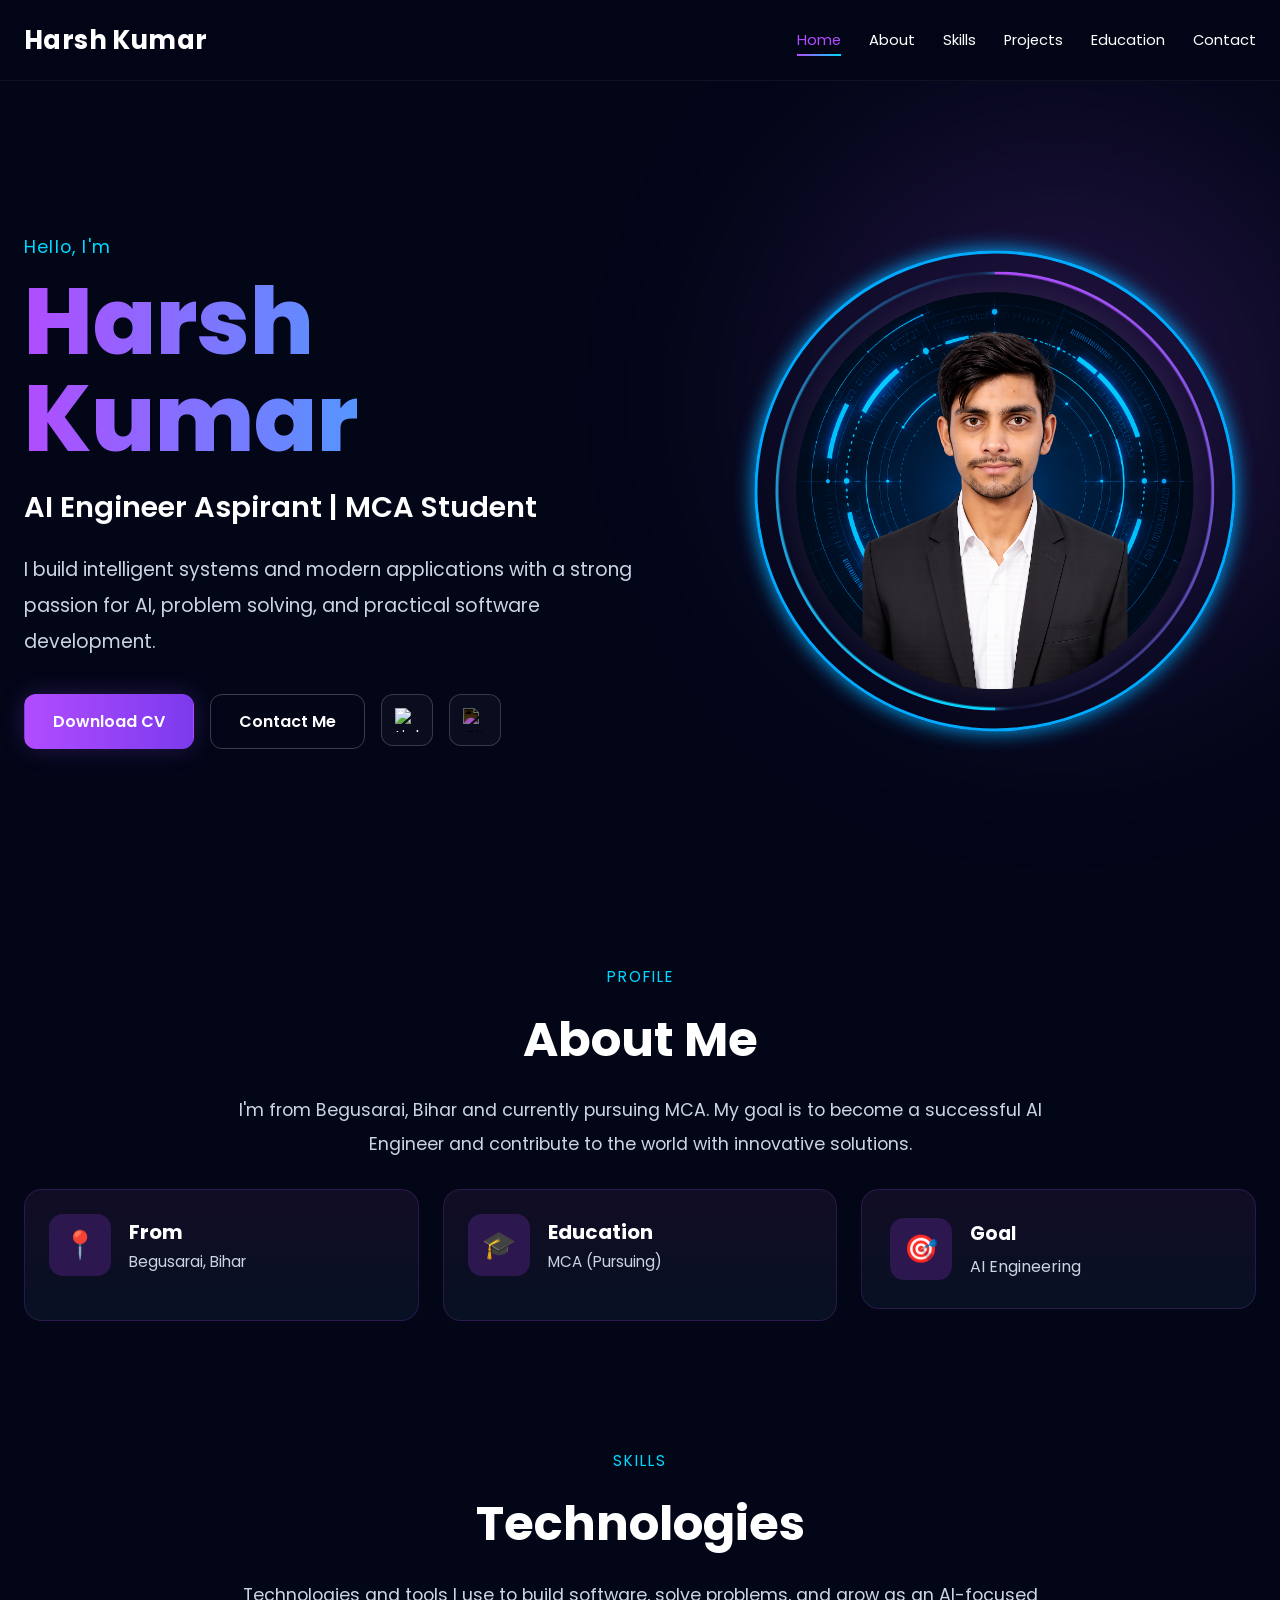
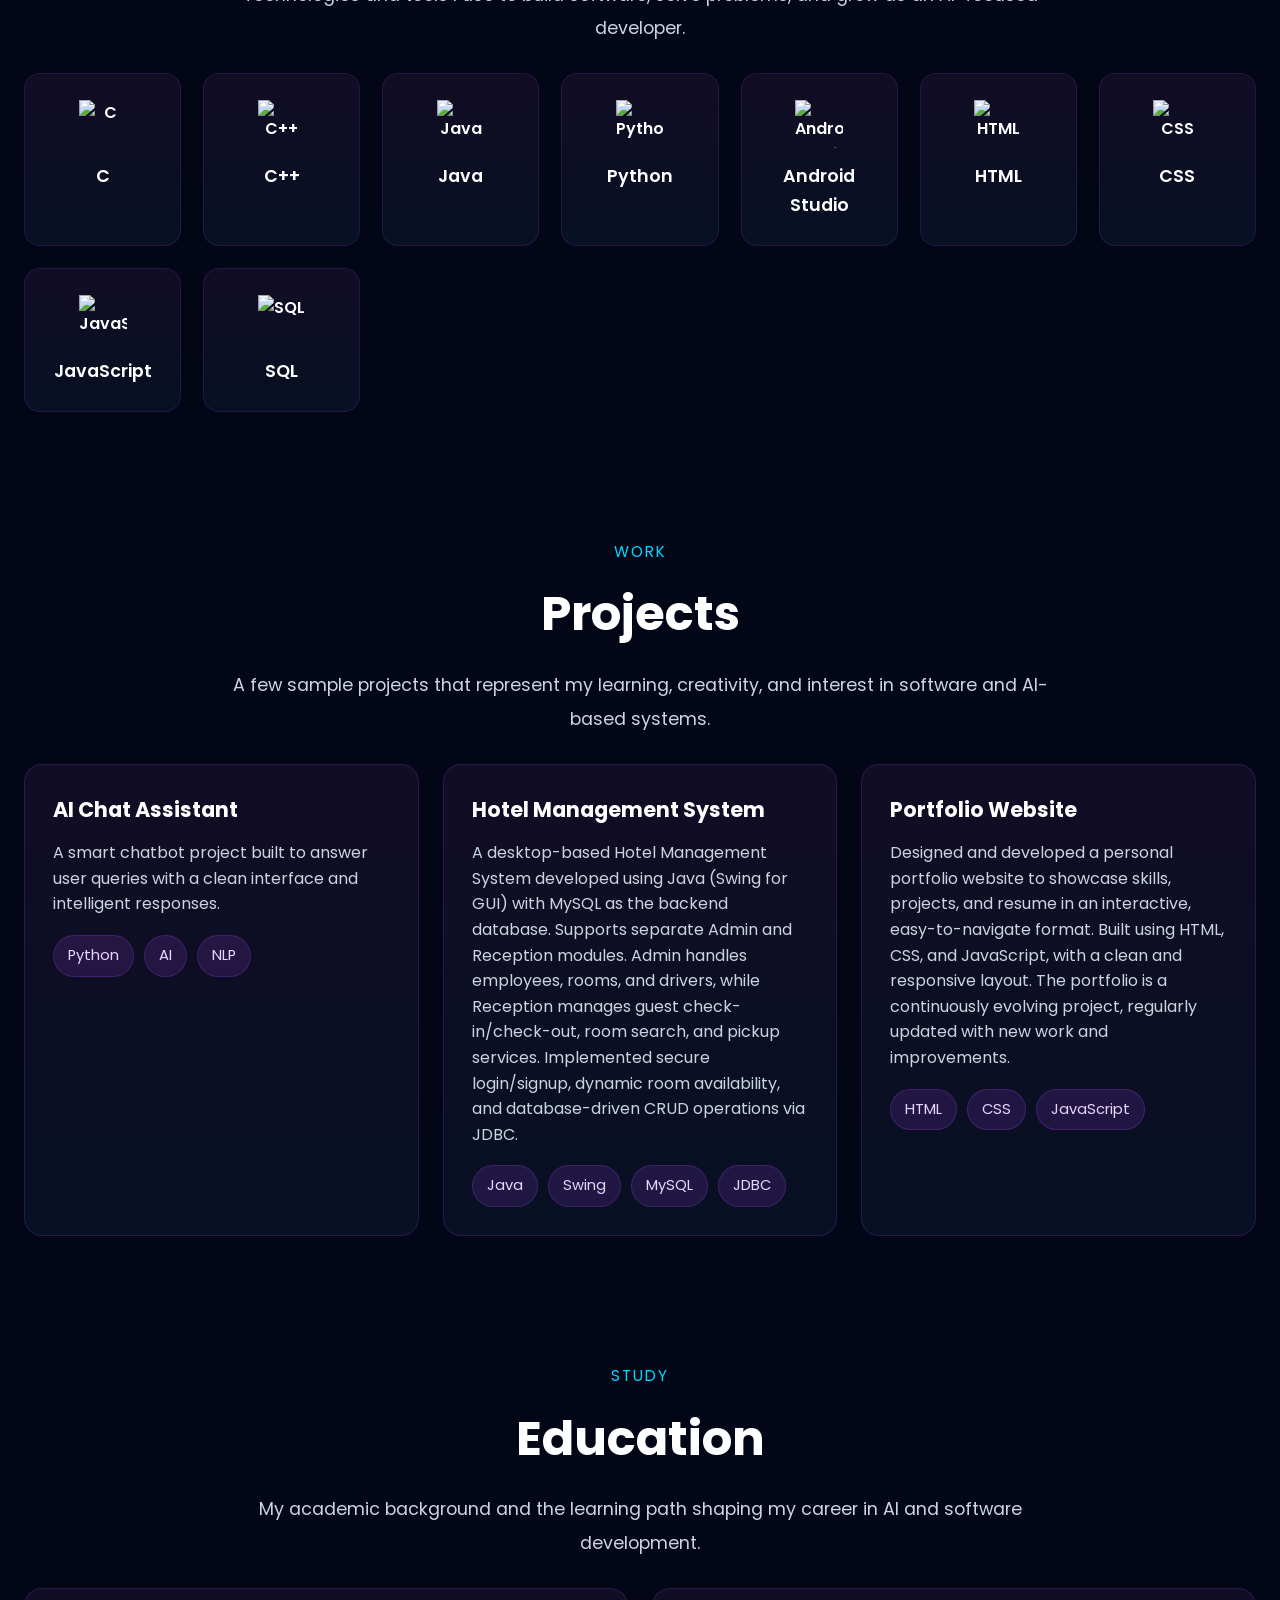
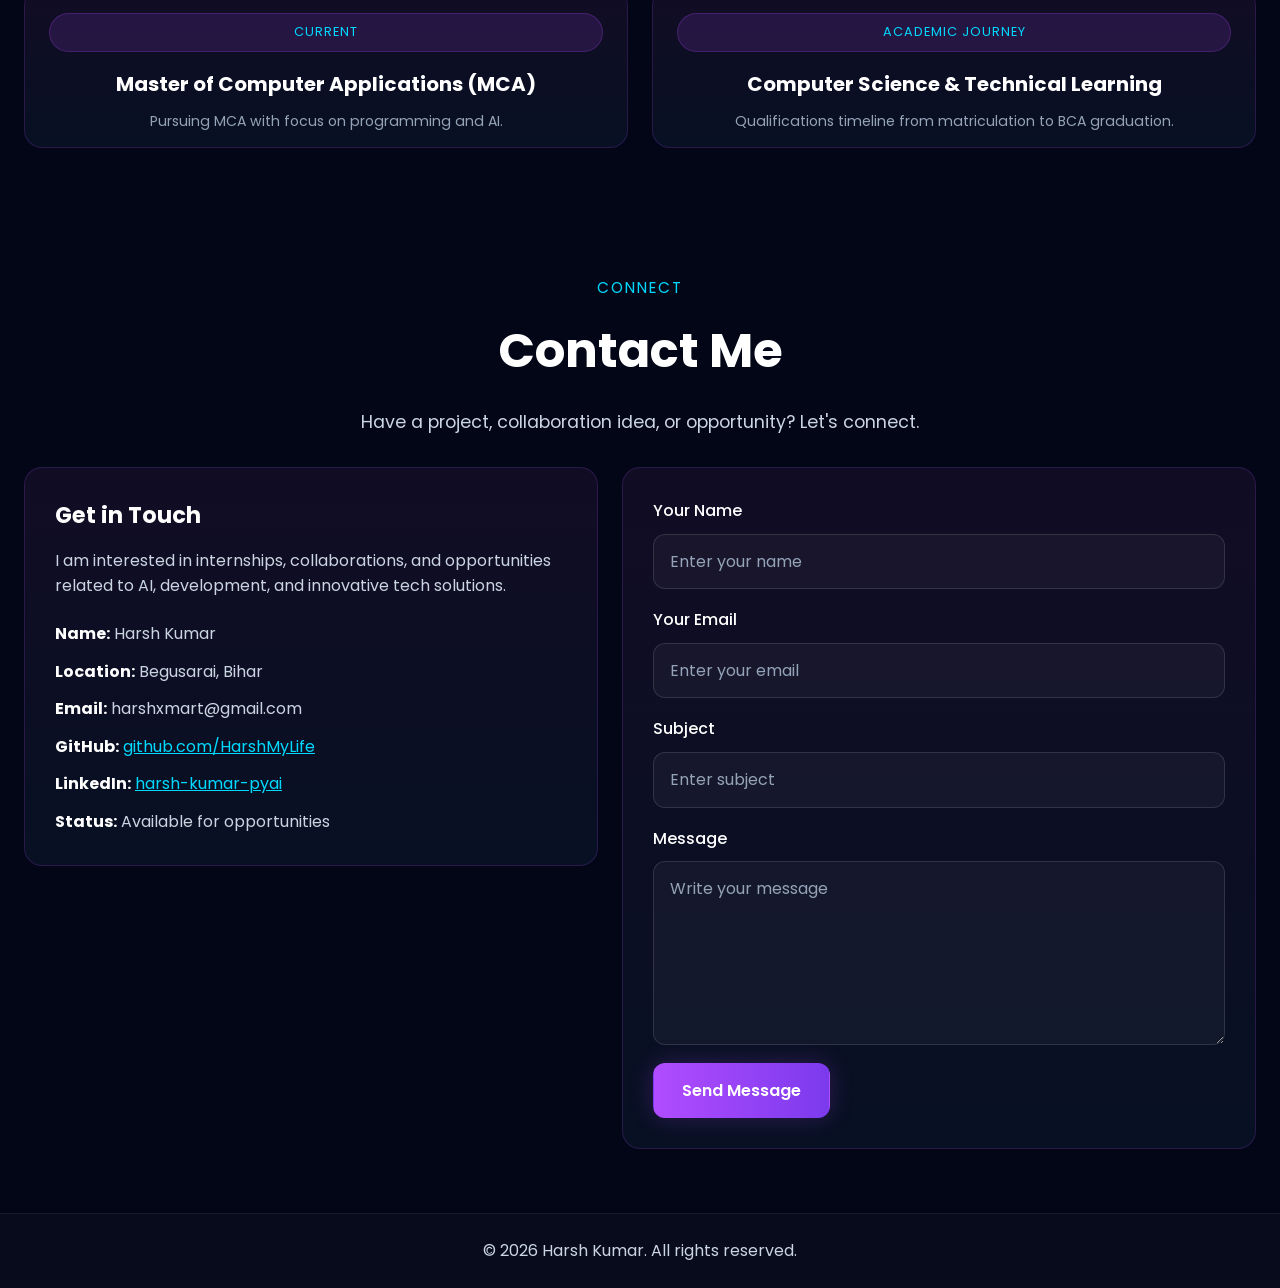
==== commit c058e2c9: "Add files via upload" ====
--- a/index.html
+++ b/index.html
@@ -58,8 +58,14 @@
           </p>
 
           <div class="btns">
-            <a href="https://drive.google.com/file/d/1n2O5dLvAJYVjLqtPbHYZzl8ajIJzWtqR/view?usp=sharing" class="btn btn-primary" target="_blank">Download CV</a>
+            <a href="cv.pdf" class="btn btn-primary" download>Download CV</a>
             <a href="#contact" class="btn btn-secondary">Contact Me</a>
+            <a href="https://www.linkedin.com/in/harsh-kumar-pyai" target="_blank" class="btn-icon" aria-label="LinkedIn">
+              <img src="https://cdn.jsdelivr.net/gh/devicons/devicon@latest/icons/linkedin/linkedin-original.svg" alt="LinkedIn" />
+            </a>
+            <a href="https://github.com/HarshMyLife" target="_blank" class="btn-icon" aria-label="GitHub">
+              <img src="https://cdn.jsdelivr.net/gh/devicons/devicon@latest/icons/github/github-original.svg" alt="GitHub" />
+            </a>
           </div>
         </div>
 
@@ -70,7 +76,7 @@
 
             <div class="profile">
               <div class="hud-bg"></div>
-              <img src="https://lh3.googleusercontent.com/d/1QfykkJL0aRY2wTc4YrCmAOqvhY24_yc9" alt="Harsh Kumar profile photo" />
+              <img src="my_Photo.png" alt="Harsh Kumar profile photo" />
             </div>
           </div>
         </div>
@@ -317,15 +323,15 @@
 
         <article class="project-card project-card--complete" data-project="student-mgmt">
           <div class="project-overlay">Complete</div>
-          <h3>Student Management System</h3>
+          <h3>Hotel Management System</h3>
           <p>
-            A structured application to manage student records, results, and
-            core academic data efficiently.
+            A desktop-based Hotel Management System developed using Java (Swing for GUI) with MySQL as the backend database. Supports separate Admin and Reception modules. Admin handles employees, rooms, and drivers, while Reception manages guest check-in/check-out, room search, and pickup services. Implemented secure login/signup, dynamic room availability, and database-driven CRUD operations via JDBC.
           </p>
           <div class="project-tags">
             <span>Java</span>
-            <span>SQL</span>
-            <span>OOP</span>
+            <span>Swing</span>
+            <span>MySQL</span>
+            <span>JDBC</span>
           </div>
         </article>
 
@@ -333,8 +339,7 @@
           <div class="project-overlay">Complete</div>
           <h3>Portfolio Website</h3>
           <p>
-            A modern responsive portfolio website designed to showcase profile,
-            skills, education, and projects.
+            Designed and developed a personal portfolio website to showcase skills, projects, and resume in an interactive, easy-to-navigate format. Built using HTML, CSS, and JavaScript, with a clean and responsive layout. The portfolio is a continuously evolving project, regularly updated with new work and improvements.
           </p>
           <div class="project-tags">
             <span>HTML</span>
@@ -378,7 +383,7 @@
                     </svg>
                   </div>
                 </div>
-                <a href="https://github.com/HarshMyLife" target="_blank" class="btn btn-github">Visit GitHub</a>
+                <a href="https://github.com/HarshMyLife/Portfolio.git" target="_blank" class="btn btn-github" id="viewer-github-btn">Visit GitHub</a>
               </div>
             </div>
           </div>
@@ -477,6 +482,8 @@
             <p><strong>Name:</strong> Harsh Kumar</p>
             <p><strong>Location:</strong> Begusarai, Bihar</p>
             <p><strong>Email:</strong> harshxmart@gmail.com</p>
+            <p><strong>GitHub:</strong> <a href="https://github.com/HarshMyLife" target="_blank" style="color: var(--secondary); text-decoration: underline;">github.com/HarshMyLife</a></p>
+            <p><strong>LinkedIn:</strong> <a href="https://www.linkedin.com/in/harsh-kumar-pyai" target="_blank" style="color: var(--secondary); text-decoration: underline;">harsh-kumar-pyai</a></p>
             <p><strong>Status:</strong> Available for opportunities</p>
           </div>
         </div>
--- a/style.css
+++ b/style.css
@@ -286,6 +286,43 @@
     box-shadow: var(--shadow-blue);
 }
 
+.btn-icon {
+    width: 52px;
+    height: 52px;
+    min-width: 52px;
+    padding: 0;
+    border-radius: 12px;
+    border: 1px solid rgba(255, 255, 255, 0.18);
+    background: rgba(255, 255, 255, 0.03);
+    display: inline-flex;
+    align-items: center;
+    justify-content: center;
+    transition: transform 0.3s ease, box-shadow 0.3s ease, border-color 0.3s ease, background 0.3s ease;
+    cursor: pointer;
+}
+
+.btn-icon img {
+    width: 24px;
+    height: 24px;
+    object-fit: contain;
+    transition: transform 0.3s ease;
+}
+
+.btn-icon:hover {
+    transform: translateY(-3px);
+    border-color: var(--secondary);
+    background: rgba(255, 255, 255, 0.08);
+    box-shadow: var(--shadow-blue);
+}
+
+.btn-icon:hover img {
+    transform: scale(1.1);
+}
+
+.btn-icon[aria-label="GitHub"] img {
+    filter: invert(1);
+}
+
 .right {
     display: flex;
     justify-content: center;
@@ -319,14 +356,12 @@
 .ring-2 {
     width: 84%;
     height: 84%;
-    border: 2px dashed transparent;
-    background: conic-gradient(#b14cff 0deg 216deg, #00d9ff 216deg 360deg);
+    border: none;
+    background: conic-gradient(from 0deg, #b14cff, transparent 180deg, #00d9ff 180deg, transparent 360deg);
     -webkit-mask: radial-gradient(farthest-side, transparent calc(100% - 4px), #fff calc(100% - 2px));
     mask: radial-gradient(farthest-side, transparent calc(100% - 4px), #fff calc(100% - 2px));
-    box-shadow:
-        0 0 10px #b14cff, 0 0 20px #b14cff, 0 0 35px #b14cff,
-        0 0 10px #00d9ff, 0 0 20px #00d9ff, 0 0 35px #00d9ff;
-    animation: halfRotate 20s ease-in-out infinite alternate;
+    filter: drop-shadow(0 0 6px #b14cff) drop-shadow(0 0 12px #00d9ff);
+    animation: rotate 10s linear infinite;
 }
 
 .profile {
@@ -345,7 +380,7 @@
 .hud-bg {
     position: absolute;
     inset: 0;
-    background: url("https://lh3.googleusercontent.com/d/1GKhkleFY4Y_Scl_t6HMHaHImezhFYrpw") center center / cover no-repeat;
+    background: url("bg.png") center center / cover no-repeat;
     z-index: 1;
 }
 
